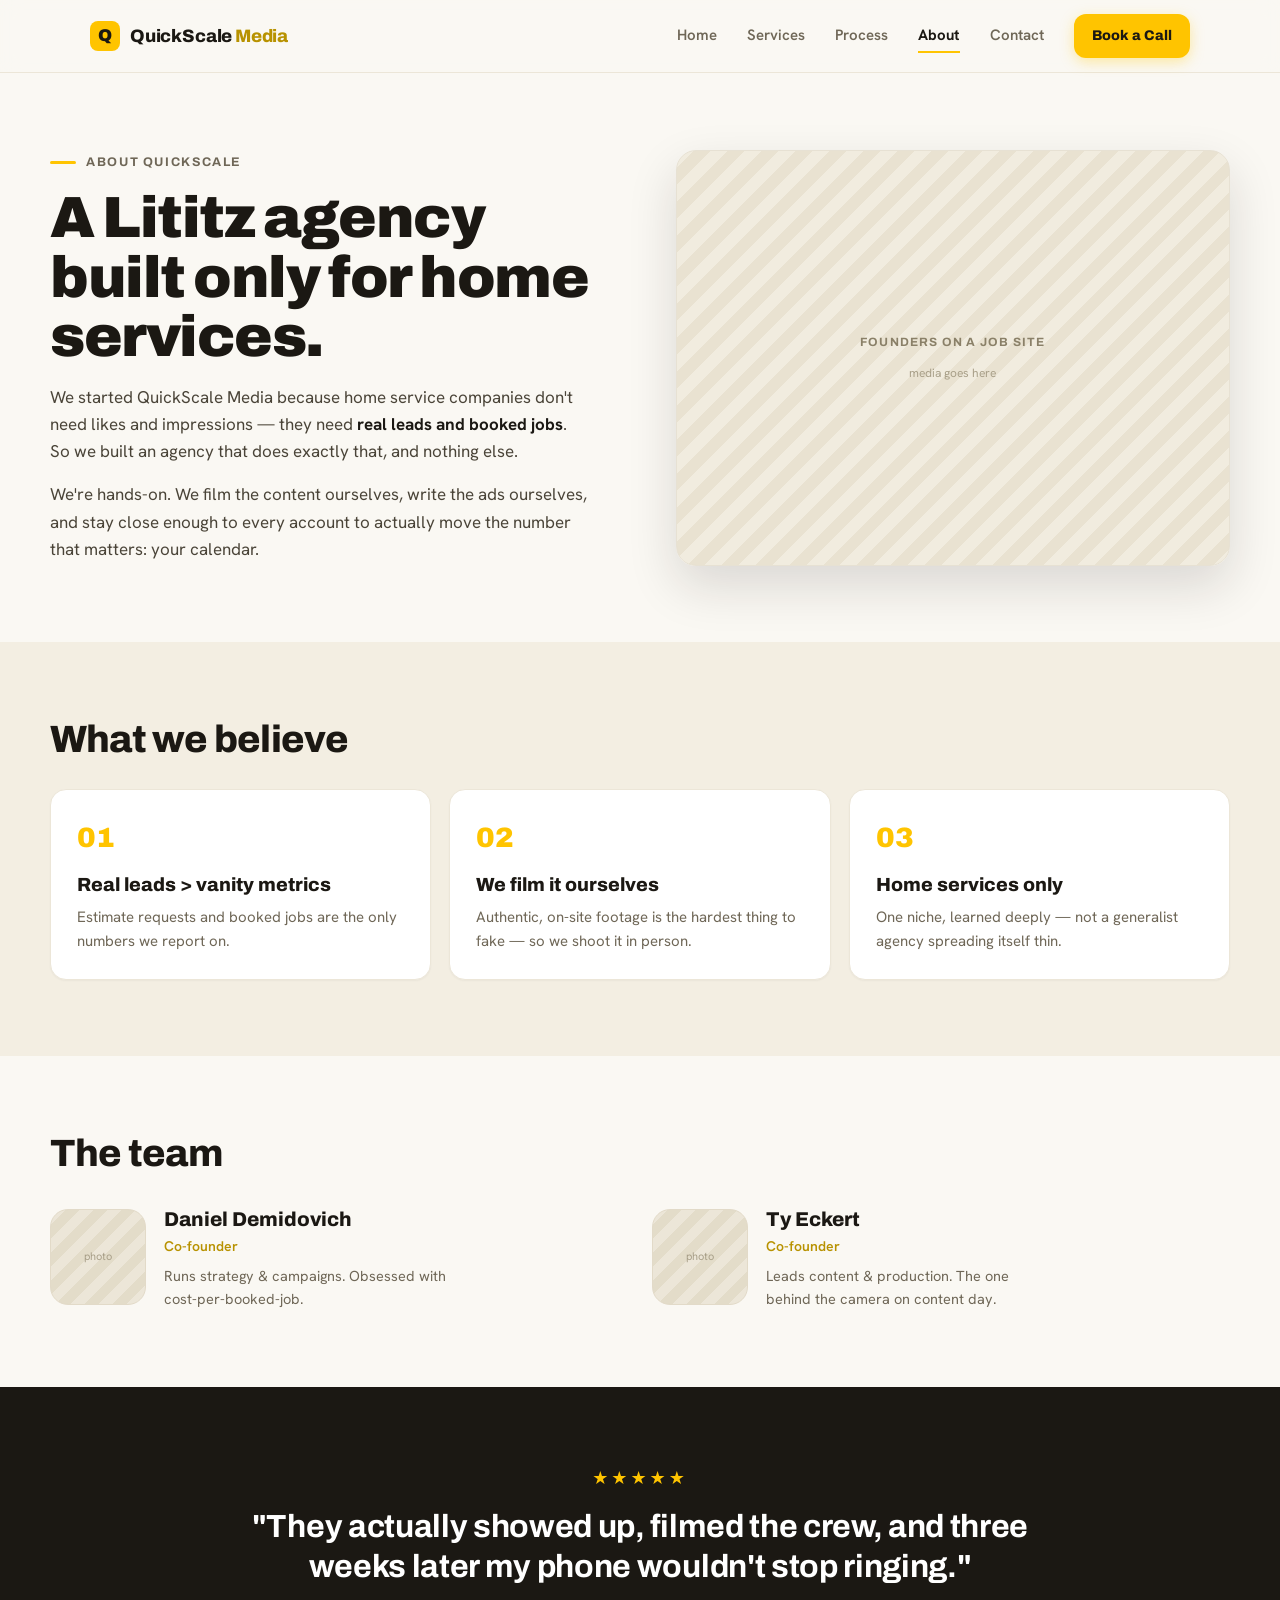
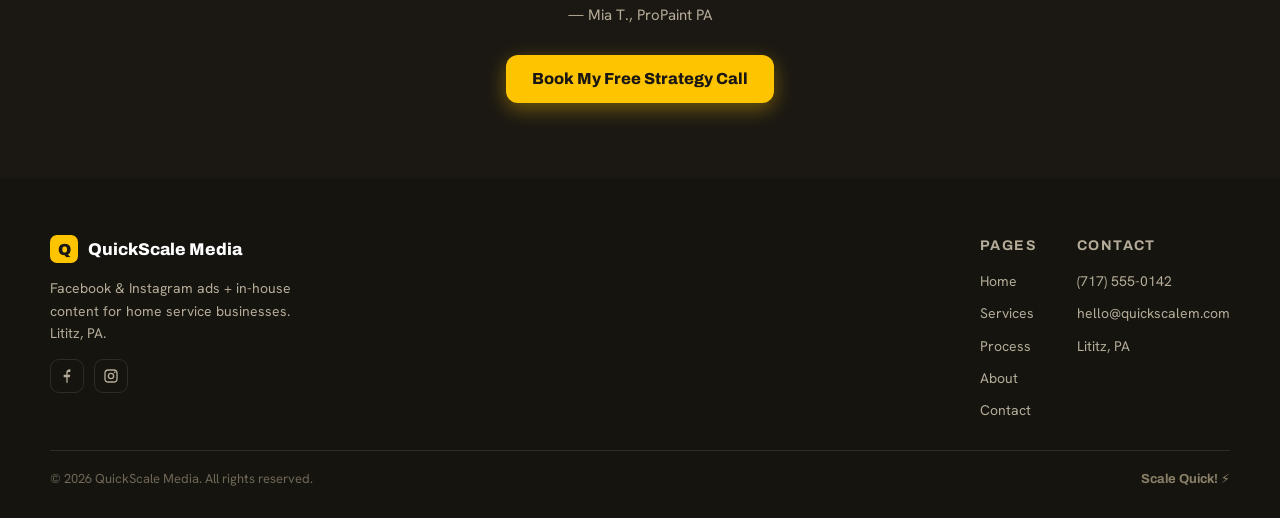
==== about/index.html @ bf203f6c "Add QuickScale Media marketing site (static, GitHub Pages) Framework-free rebuild of the QuickScale " ====
<!DOCTYPE html>
<html lang="en">
<head>
<meta charset="utf-8">
<meta name="viewport" content="width=device-width, initial-scale=1">
<title>About QuickScale Media | Home Service Marketing, Lititz PA</title>
<meta name="description" content="QuickScale Media is a Lititz, PA agency built only for home service businesses. We film your content ourselves and focus on one number: your booked jobs.">
<link rel="canonical" href="https://quickscalem.com/about/">
<meta name="theme-color" content="#FFC400">

<meta property="og:type" content="website">
<meta property="og:site_name" content="QuickScale Media">
<meta property="og:title" content="About QuickScale Media | Home Service Marketing, Lititz PA">
<meta property="og:description" content="A Lititz agency built only for home services — hands-on founders who film the content and chase real leads, not vanity metrics.">
<meta property="og:url" content="https://quickscalem.com/about/">
<meta property="og:image" content="https://quickscalem.com/assets/img/og-image.png">
<meta property="og:image:width" content="1200">
<meta property="og:image:height" content="630">
<meta name="twitter:card" content="summary_large_image">
<meta name="twitter:title" content="About QuickScale Media | Home Service Marketing, Lititz PA">
<meta name="twitter:description" content="A Lititz agency built only for home services — hands-on founders who film the content and chase real leads, not vanity metrics.">
<meta name="twitter:image" content="https://quickscalem.com/assets/img/og-image.png">

<link rel="icon" href="../assets/img/favicon.svg" type="image/svg+xml">
<link rel="icon" href="../assets/img/favicon-32.png" sizes="32x32" type="image/png">
<link rel="apple-touch-icon" href="../assets/img/apple-touch-icon.png">

<link rel="preconnect" href="https://fonts.googleapis.com">
<link rel="preconnect" href="https://fonts.gstatic.com" crossorigin>
<link href="https://fonts.googleapis.com/css2?family=Archivo:wght@500;600;700;800;900&family=Hanken+Grotesk:wght@400;500;600;700&display=swap" rel="stylesheet">
<link rel="stylesheet" href="../assets/css/styles.css">

<script type="application/ld+json">
{
  "@context": "https://schema.org",
  "@graph": [
    {
      "@type": "BreadcrumbList",
      "itemListElement": [
        { "@type": "ListItem", "position": 1, "name": "Home", "item": "https://quickscalem.com/" },
        { "@type": "ListItem", "position": 2, "name": "About", "item": "https://quickscalem.com/about/" }
      ]
    },
    {
      "@type": "Organization",
      "name": "QuickScale Media",
      "url": "https://quickscalem.com/",
      "logo": "https://quickscalem.com/assets/img/icon-512.png",
      "description": "A Lititz, Pennsylvania marketing agency built only for home service businesses — Facebook & Instagram ads plus in-house content creation.",
      "foundingLocation": { "@type": "Place", "name": "Lititz, Pennsylvania" },
      "founder": [
        { "@type": "Person", "name": "Daniel Demidovich", "jobTitle": "Co-founder" },
        { "@type": "Person", "name": "Ty Eckert", "jobTitle": "Co-founder" }
      ]
    }
  ]
}
</script>
</head>
<body>
<a class="skip-link" href="#main">Skip to content</a>

<header class="site-header">
  <div class="site-header__inner">
    <a class="brand" href="../" aria-label="QuickScale Media — home">
      <span class="brand__mark" aria-hidden="true">Q</span>
      <span class="brand__name">QuickScale<b>&nbsp;Media</b></span>
    </a>
    <nav class="nav" aria-label="Primary">
      <a class="nav__link" href="../">Home</a>
      <a class="nav__link" href="../services/">Services</a>
      <a class="nav__link" href="../process/">Process</a>
      <a class="nav__link" href="../about/" aria-current="page">About</a>
      <a class="nav__link" href="../contact/">Contact</a>
      <a class="btn btn--primary btn--header" href="../#book">Book a Call</a>
    </nav>
    <button class="navtoggle" aria-label="Menu" aria-expanded="false" aria-controls="drawer">
      <span></span><span></span><span></span>
    </button>
  </div>
  <div class="drawer" id="drawer">
    <a class="drawer__link" href="../">Home</a>
    <a class="drawer__link" href="../services/">Services</a>
    <a class="drawer__link" href="../process/">Process</a>
    <a class="drawer__link" href="../about/" aria-current="page">About</a>
    <a class="drawer__link" href="../contact/">Contact</a>
    <a class="btn btn--primary" href="../#book">Book My Free Strategy Call</a>
  </div>
</header>

<main id="main">

  <!-- HERO -->
  <section class="section section--band">
    <div class="wrap split">
      <div class="col">
        <p class="eyebrow"><span>About QuickScale</span></p>
        <h1 class="h1-page">A Lititz agency built only for home services.</h1>
        <p class="p measure-54 mb-16">We started QuickScale Media because home service companies don't need likes and impressions — they need <strong style="color:var(--ink)">real leads and booked jobs</strong>. So we built an agency that does exactly that, and nothing else.</p>
        <p class="p measure-54">We're hands-on. We film the content ourselves, write the ads ourselves, and stay close enough to every account to actually move the number that matters: your calendar.</p>
      </div>
      <div class="col--narrow">
        <div class="media media--soft ar-4-3">
          <div class="media__kicker">Founders on a job site</div>
          <div class="media__note">media goes here</div>
        </div>
      </div>
    </div>
  </section>

  <!-- BELIEFS -->
  <section class="section section--band bg-cream">
    <div class="wrap">
      <h2 class="h2 h2--sm mb-28">What we believe</h2>
      <div class="cards cards--wide">
        <div class="card card--belief">
          <div class="card__num">01</div>
          <h3 class="h3">Real leads &gt; vanity metrics</h3>
          <p>Estimate requests and booked jobs are the only numbers we report on.</p>
        </div>
        <div class="card card--belief">
          <div class="card__num">02</div>
          <h3 class="h3">We film it ourselves</h3>
          <p>Authentic, on-site footage is the hardest thing to fake — so we shoot it in person.</p>
        </div>
        <div class="card card--belief">
          <div class="card__num">03</div>
          <h3 class="h3">Home services only</h3>
          <p>One niche, learned deeply — not a generalist agency spreading itself thin.</p>
        </div>
      </div>
    </div>
  </section>

  <!-- TEAM -->
  <section class="section section--band">
    <div class="wrap">
      <h2 class="h2 h2--sm mb-28">The team</h2>
      <div class="team-grid">
        <div class="member">
          <div class="photo member__photo">photo</div>
          <div>
            <div class="member__name">Daniel Demidovich</div>
            <div class="member__role">Co-founder</div>
            <p>Runs strategy &amp; campaigns. Obsessed with cost-per-booked-job.</p>
          </div>
        </div>
        <div class="member">
          <div class="photo member__photo">photo</div>
          <div>
            <div class="member__name">Ty Eckert</div>
            <div class="member__role">Co-founder</div>
            <p>Leads content &amp; production. The one behind the camera on content day.</p>
          </div>
        </div>
      </div>
    </div>
  </section>

  <!-- PROOF + CTA -->
  <section class="section section--band bg-dark">
    <div class="center" style="max-width:820px;margin-inline:auto">
      <span class="rating rating--lg" style="color:var(--yellow)" aria-hidden="true">★★★★★</span>
      <p class="proof__quote" style="margin:14px 0 16px">"They actually showed up, filmed the crew, and three weeks later my phone wouldn't stop ringing."</p>
      <div class="mb-28" style="font-size:15px;color:var(--on-dark-mute)">— Mia T., ProPaint PA</div>
      <a class="btn btn--primary" href="../contact/">Book My Free Strategy Call</a>
    </div>
  </section>

</main>

<footer class="site-footer">
  <div class="site-footer__top">
    <div class="site-footer__about">
      <div class="footer-brand">
        <span class="footer-brand__mark" aria-hidden="true">Q</span>
        <span class="footer-brand__name">QuickScale Media</span>
      </div>
      <p>Facebook &amp; Instagram ads + in-house content for home service businesses. Lititz, PA.</p>
      <div class="socials">
        <a class="social" href="#" aria-label="QuickScale Media on Facebook"><svg width="16" height="16" viewBox="0 0 24 24" fill="#b5ac99" aria-hidden="true"><path d="M13 22v-8h3l1-4h-4V8c0-1 .3-2 2-2h2V2.5C18.5 2.4 17.3 2 16 2c-3 0-5 2-5 5v3H7v4h4v8z"></path></svg></a>
        <a class="social" href="#" aria-label="QuickScale Media on Instagram"><svg width="16" height="16" viewBox="0 0 24 24" fill="none" stroke="#b5ac99" stroke-width="2" aria-hidden="true"><rect x="3" y="3" width="18" height="18" rx="5"></rect><circle cx="12" cy="12" r="4"></circle><circle cx="17.5" cy="6.5" r="1.2" fill="#b5ac99" stroke="none"></circle></svg></a>
      </div>
    </div>
    <div class="footer-cols">
      <nav class="footer-col" aria-label="Footer">
        <span class="footer-col__h">Pages</span>
        <a href="../">Home</a>
        <a href="../services/">Services</a>
        <a href="../process/">Process</a>
        <a href="../about/">About</a>
        <a href="../contact/">Contact</a>
      </nav>
      <div class="footer-col">
        <span class="footer-col__h">Contact</span>
        <a href="tel:+17175550142">(717) 555-0142</a>
        <a href="mailto:hello@quickscalem.com">hello@quickscalem.com</a>
        <span>Lititz, PA</span>
      </div>
    </div>
  </div>
  <div class="site-footer__bottom">
    <span>© <span data-year>2026</span> QuickScale Media. All rights reserved.</span>
    <b>Scale Quick! ⚡</b>
  </div>
</footer>

<div class="mobilebar">
  <a class="btn btn--primary" href="../#book">Book My Free Strategy Call</a>
</div>

<script src="../assets/js/main.js" defer></script>
</body>
</html>
---- assets/css/styles.css ----
/* ============================================================
   QuickScale Media — Design System
   Aesthetic: confident, blue-collar-friendly marketing agency.
   Tokens, components, and section styles port the Claude Design
   prototype 1:1 (Archivo + Hanken Grotesk, #FFC400 on near-black).
   8-pt spacing · 60/30/10 color · soft elevation · AA contrast.
   ============================================================ */

/* ---------- Tokens ---------- */
:root{
  /* Color story: off-white neutral (60) · near-black (30) · yellow (10) */
  --bg:#faf8f3;          /* page background (off-white, not glare white) */
  --cream:#f3eee2;       /* alternating band */
  --cream-2:#efe9da;
  --card:#fff;
  --ink:#1b1813;         /* near-black text + dark sections */
  --ink-soft:#4a4438;    /* body text */
  --muted:#6f6757;       /* secondary text */
  --muted-2:#8a8068;     /* tertiary / labels on light */
  --placeholder:#a89f88;
  --border:#ece6d8;
  --border-2:#e7e1d3;
  --border-3:#e3ddcd;    /* inputs */
  --yellow:#FFC400;      /* brand accent (from logo) */
  --yellow-600:#f1b500;  /* hover */
  --yellow-tint:#FFF3CC; /* icon tiles */
  --gold:#b89200;        /* dark gold text on light */
  --star:#FFB300;
  --green:#1b8a4c;       /* affirmative ticks */
  --danger:#d6492f;
  --dark:#1b1813;
  --darker:#15140f;      /* footer */
  --on-dark:#f5f1e8;
  --on-dark-soft:#c9c1b0;
  --on-dark-mute:#b5ac99;

  --radius-xl:20px;
  --radius-lg:18px;
  --radius:16px;
  --radius-sm:12px;
  --radius-input:10px;
  --radius-pill:999px;

  --shadow-card:0 1px 2px rgba(0,0,0,.04);
  --shadow-hover:0 16px 36px rgba(27,24,19,.12);
  --shadow-media:0 24px 60px rgba(27,24,19,.16);
  --shadow-media-sm:0 20px 50px rgba(27,24,19,.14);
  --shadow-form:0 16px 44px rgba(27,24,19,.1);
  --shadow-cta:0 6px 20px rgba(255,196,0,.38);

  --maxw:1180px;
  --gutter:clamp(18px,5vw,40px);

  --ff-display:'Archivo',system-ui,-apple-system,'Segoe UI',sans-serif;
  --ff-body:'Hanken Grotesk',system-ui,-apple-system,'Segoe UI',sans-serif;

  --header-h:70px;
}

/* ---------- Reset / base ---------- */
*{box-sizing:border-box;}
html{-webkit-text-size-adjust:100%;scroll-behavior:smooth;}
body{
  margin:0;
  background:var(--bg);
  color:var(--ink-soft);
  font-family:var(--ff-body);
  font-size:16px;
  line-height:1.6;
  -webkit-font-smoothing:antialiased;
  text-rendering:optimizeLegibility;
}
img,svg{display:block;max-width:100%;}
button{font-family:inherit;}
input{font-family:inherit;}
a{color:inherit;}
::placeholder{color:var(--placeholder);opacity:1;}
::selection{background:var(--yellow);color:var(--ink);}

/* Skip link */
.skip-link{
  position:absolute;left:-9999px;top:0;z-index:100;
  background:var(--ink);color:#fff;padding:12px 18px;border-radius:0 0 10px 0;
  font-family:var(--ff-display);font-weight:700;text-decoration:none;
}
.skip-link:focus{left:0;}

/* Visible focus for keyboard users (works on light + dark) */
:focus-visible{outline:3px solid var(--yellow);outline-offset:2px;border-radius:4px;}

.visually-hidden{
  position:absolute!important;width:1px;height:1px;padding:0;margin:-1px;
  overflow:hidden;clip:rect(0 0 0 0);white-space:nowrap;border:0;
}

/* ---------- Layout ---------- */
.wrap{width:100%;max-width:var(--maxw);margin-inline:auto;}
.section{padding:clamp(48px,7vw,96px) var(--gutter);}
.section--hero{padding:clamp(40px,6vw,80px) var(--gutter) clamp(36px,5vw,64px);}
.section--proof{padding:clamp(40px,5vw,72px) var(--gutter);}
.section--stats{padding:clamp(36px,4vw,56px) var(--gutter);}
.section--values{padding:clamp(48px,7vw,88px) var(--gutter);}
.section--band{padding:clamp(44px,6vw,80px) var(--gutter);}
.section--intro{padding:clamp(44px,6vw,80px) var(--gutter) clamp(24px,3vw,40px);}
.section--flush-top{padding-top:clamp(16px,3vw,32px);}
.bg-cream{background:var(--cream);}
.bg-dark{background:var(--dark);color:var(--on-dark);}
.bg-yellow{background:var(--yellow);}

.split{display:flex;flex-wrap:wrap;gap:clamp(28px,4vw,56px);align-items:center;}
.split--top{align-items:flex-start;}
.col{flex:1 1 320px;min-width:300px;}
.col--narrow{flex:1 1 300px;min-width:280px;}

/* ---------- Typography ---------- */
.eyebrow{display:flex;align-items:center;gap:10px;margin:0 0 16px;}
.eyebrow::before{content:"";width:26px;height:3px;background:var(--yellow);border-radius:2px;flex:none;}
.eyebrow span{
  font-family:var(--ff-display);font-weight:700;font-size:12.5px;
  letter-spacing:.13em;text-transform:uppercase;color:var(--muted);
}

.h1,.h1-page{
  font-family:var(--ff-display);font-weight:900;color:var(--ink);margin:0 0 18px;
  letter-spacing:-.025em;line-height:1.0;
}
.h1{font-size:clamp(34px,5.4vw,66px);}
.h1-page{font-size:clamp(32px,4.6vw,58px);line-height:1.02;}
.h2{font-family:var(--ff-display);font-weight:800;color:var(--ink);margin:0 0 16px;letter-spacing:-.02em;line-height:1.08;font-size:clamp(26px,3.2vw,40px);}
.h2--xl{font-size:clamp(28px,3.6vw,44px);line-height:1.06;}
.h2--sm{font-size:clamp(24px,3vw,38px);line-height:1.1;}
.h3{font-family:var(--ff-display);font-weight:800;font-size:18px;color:var(--ink);margin:0 0 7px;line-height:1.25;}

.lead{font-size:clamp(16px,1.5vw,19px);line-height:1.6;color:var(--ink-soft);margin:0;}
.p{font-size:17px;line-height:1.6;color:var(--ink-soft);margin:0;}
.muted{color:var(--muted);}
.measure{max-width:60ch;}
.measure-54{max-width:54ch;}
.measure-48{max-width:48ch;}
.center{text-align:center;}
.center-x{margin-inline:auto;}
.actions{display:flex;flex-wrap:wrap;gap:12px;align-items:center;}
.mt-8{margin-top:8px;}.mt-16{margin-top:16px;}.mt-24{margin-top:24px;}.mt-26{margin-top:26px;}.mt-28{margin-top:28px;}
.mb-12{margin-bottom:12px;}.mb-16{margin-bottom:16px;}.mb-18{margin-bottom:18px;}.mb-20{margin-bottom:20px;}.mb-22{margin-bottom:22px;}.mb-26{margin-bottom:26px;}.mb-28{margin-bottom:28px;}.mb-40{margin-bottom:40px;}
.mark{background:linear-gradient(180deg,transparent 62%,var(--yellow) 62%);}
em.em{font-style:normal;font-weight:600;color:var(--ink);}

.rating{color:var(--star);font-size:16px;letter-spacing:2px;}
.rating--lg{font-size:18px;letter-spacing:3px;}
.rating-row{display:flex;align-items:center;gap:10px;margin-top:24px;}
.rating-row span:last-child{font-size:14px;color:var(--muted);}

/* ---------- Buttons ---------- */
.btn{
  display:inline-flex;align-items:center;justify-content:center;gap:8px;
  font-family:var(--ff-display);font-weight:800;font-size:16px;line-height:1;
  border:none;border-radius:var(--radius-sm);cursor:pointer;text-decoration:none;
  padding:16px 26px;min-height:44px;
  transition:transform .15s,box-shadow .15s,background .15s,color .15s;
}
.btn--primary{background:var(--yellow);color:var(--ink);box-shadow:var(--shadow-cta);}
.btn--primary:hover{background:var(--yellow-600);transform:translateY(-2px);box-shadow:0 12px 28px rgba(255,196,0,.5);}
.btn--primary:active{transform:translateY(0);}
.btn--outline{background:none;color:var(--ink);border:2px solid var(--ink);padding:14px 22px;font-weight:700;}
.btn--outline:hover{background:var(--ink);color:var(--bg);}
.btn--sm{padding:12px 20px;font-size:15px;font-weight:700;}
.btn--header{padding:11px 18px;font-size:14px;border-radius:var(--radius-sm);box-shadow:0 4px 14px rgba(255,196,0,.34);}
.btn--header:hover{box-shadow:0 8px 20px rgba(255,196,0,.45);}
.btn--block{width:100%;padding:16px;box-shadow:0 6px 18px rgba(255,196,0,.34);}
.btn--block:hover{box-shadow:0 12px 26px rgba(255,196,0,.46);}

/* ---------- Header / nav ---------- */
.site-header{
  position:sticky;top:0;z-index:40;
  background:rgba(250,248,243,.86);
  backdrop-filter:blur(10px);-webkit-backdrop-filter:blur(10px);
  border-bottom:1px solid var(--border);
}
.site-header__inner{
  max-width:var(--maxw);margin:0 auto;width:100%;
  display:flex;align-items:center;justify-content:space-between;
  padding:14px var(--gutter);
}
.brand{display:flex;align-items:center;gap:10px;text-decoration:none;background:none;border:none;cursor:pointer;padding:0;}
.brand__mark{
  width:30px;height:30px;border-radius:8px;background:var(--yellow);
  display:flex;align-items:center;justify-content:center;
  font-family:var(--ff-display);font-weight:900;font-size:17px;color:var(--ink);
}
.brand__name{font-family:var(--ff-display);font-weight:800;font-size:18px;letter-spacing:-.01em;color:var(--ink);}
.brand__name b{color:var(--gold);font-weight:800;}

.nav{display:none;align-items:center;gap:clamp(12px,2.4vw,30px);}
.nav__link{
  background:none;border:none;cursor:pointer;text-decoration:none;
  font-family:var(--ff-body);font-size:15px;font-weight:600;color:var(--muted);
  padding:4px 0;border-bottom:2px solid transparent;transition:color .15s;
}
.nav__link:hover{color:var(--ink);}
.nav__link[aria-current="page"]{color:var(--ink);font-weight:700;border-bottom-color:var(--yellow);}

.navtoggle{
  display:inline-flex;flex-direction:column;gap:5px;background:none;border:none;
  cursor:pointer;padding:8px;
}
.navtoggle span{width:22px;height:2px;background:var(--ink);border-radius:2px;transition:transform .2s,opacity .2s;}
.navtoggle[aria-expanded="true"] span:nth-child(1){transform:translateY(7px) rotate(45deg);}
.navtoggle[aria-expanded="true"] span:nth-child(2){opacity:0;}
.navtoggle[aria-expanded="true"] span:nth-child(3){transform:translateY(-7px) rotate(-45deg);}

.drawer{display:none;border-top:1px solid var(--border);background:var(--bg);padding:10px var(--gutter) 18px;}
.drawer.is-open{display:flex;flex-direction:column;gap:4px;animation:fadeUp .25s ease-out both;}
.drawer__link{
  background:none;border:none;cursor:pointer;text-align:left;text-decoration:none;
  font-family:var(--ff-display);font-size:18px;font-weight:600;color:var(--muted);
  padding:12px 0;border-bottom:1px solid var(--border);
}
.drawer__link[aria-current="page"]{color:var(--ink);font-weight:800;}
.drawer .btn{margin-top:8px;}

/* ---------- Media placeholders (swap for real photos/video) ---------- */
.media{
  position:relative;border-radius:var(--radius-xl);overflow:hidden;
  border:1px solid var(--border-2);
  display:flex;flex-direction:column;align-items:center;justify-content:center;
  gap:12px;text-align:center;color:var(--muted-2);
  background:repeating-linear-gradient(135deg,#f1ecdf,#f1ecdf 12px,#e9e2d1 12px,#e9e2d1 24px);
}
.media--hero{box-shadow:var(--shadow-media);}
.media--soft{box-shadow:var(--shadow-media-sm);}
.media--dark{
  border-color:#3a3528;color:var(--muted-2);
  background:repeating-linear-gradient(135deg,#26231b,#26231b 11px,#211e17 11px,#211e17 22px);
}
.media--dashed{border:2px dashed #d8cfb8;color:#9a917c;}
.ar-4-3{aspect-ratio:4/3;}
.ar-16-10{aspect-ratio:16/10;}
.ar-16-7{aspect-ratio:16/7;}
.ar-3-4{aspect-ratio:3/4;}
.ar-1-1{aspect-ratio:1;}

.play{
  width:64px;height:64px;border-radius:50%;background:var(--yellow);
  display:flex;align-items:center;justify-content:center;color:var(--ink);font-size:22px;
  box-shadow:0 8px 24px rgba(0,0,0,.18);
}
.play--sm{width:50px;height:50px;font-size:18px;}
.media__kicker{font-family:var(--ff-display);font-weight:700;font-size:12px;letter-spacing:.1em;text-transform:uppercase;}
.media__note{font-size:12px;color:var(--placeholder);}
.media__badge{
  position:absolute;top:14px;left:14px;background:var(--ink);color:var(--on-dark);
  font-family:var(--ff-display);font-weight:700;font-size:10px;letter-spacing:.08em;
  padding:5px 10px;border-radius:var(--radius-pill);
}

/* photo placeholder (square-ish) */
.photo{
  border-radius:var(--radius);border:1px solid #e2dac8;
  background:repeating-linear-gradient(135deg,#ece6d8,#ece6d8 10px,#e3dcc9 10px,#e3dcc9 20px);
  display:flex;align-items:center;justify-content:center;color:var(--placeholder);font-size:11px;
}

/* ---------- Checks / lists ---------- */
.checks{display:flex;flex-direction:column;gap:10px;}
.check{display:flex;align-items:center;gap:10px;font-size:15.5px;color:var(--ink);}
.check .tick{color:var(--green);font-weight:800;flex:none;}
.check--lg{font-size:16px;}
.check--lg .tick{font-size:18px;}

/* icon tile */
.itile{width:44px;height:44px;border-radius:11px;background:var(--yellow-tint);display:flex;align-items:center;justify-content:center;margin-bottom:14px;flex:none;}
.itile--lg{width:46px;height:46px;border-radius:12px;}
.itile--dark{background:#3a3528;}

/* ---------- Cards ---------- */
.cards{display:grid;grid-template-columns:repeat(auto-fit,minmax(220px,1fr));gap:18px;}
.cards--wide{grid-template-columns:repeat(auto-fit,minmax(240px,1fr));}
.card{background:var(--card);border:1px solid var(--border);border-radius:var(--radius);padding:24px;box-shadow:var(--shadow-card);transition:transform .18s,box-shadow .18s;}
.card--hover:hover{transform:translateY(-5px);box-shadow:var(--shadow-hover);}
.card p{font-size:14.5px;line-height:1.55;color:var(--muted);margin:0;}
.card--belief{padding:26px;}
.card__num{font-family:var(--ff-display);font-weight:900;font-size:28px;color:var(--yellow);margin-bottom:12px;}
.card--belief h3{font-size:19px;margin-bottom:8px;}
.card--belief p{font-size:15px;line-height:1.6;}

/* ---------- Proof band (dark) ---------- */
.proof__quote{font-family:var(--ff-display);font-weight:700;font-size:clamp(22px,2.6vw,32px);line-height:1.25;letter-spacing:-.01em;color:#fff;margin:0 0 18px;}
.proof__kicker{font-family:var(--ff-display);font-weight:700;font-size:12.5px;letter-spacing:.13em;text-transform:uppercase;color:#d8c98f;margin-bottom:14px;}
.person{display:flex;align-items:center;gap:12px;}
.person__avatar{width:46px;height:46px;border-radius:50%;flex:none;background:repeating-linear-gradient(135deg,#3a352b,#3a352b 8px,#332e25 8px,#332e25 16px);border:1px solid #4a4336;}
.person__name{font-weight:700;color:#fff;font-size:15px;}
.person__role{font-size:13px;color:var(--on-dark-mute);}
.beforeafter{flex:1 1 280px;min-width:260px;display:flex;gap:14px;}
.ba-cell{flex:1;border-radius:14px;aspect-ratio:3/4;display:flex;align-items:center;justify-content:center;font-family:var(--ff-display);font-weight:700;font-size:11px;letter-spacing:.1em;}
.ba-cell--before{border:1px solid #3a3528;background:repeating-linear-gradient(135deg,#26231b,#26231b 10px,#211e17 10px,#211e17 20px);color:var(--muted-2);}
.ba-cell--after{border:1px solid #5a4d20;background:repeating-linear-gradient(135deg,#2e2814,#2e2814 10px,#29230f 10px,#29230f 20px);color:#d8c98f;}

.logos{max-width:var(--maxw);margin:clamp(28px,4vw,44px) auto 0;border-top:1px solid #2f2a20;padding-top:24px;display:flex;flex-wrap:wrap;align-items:center;gap:16px;}
.logos__label{font-size:12px;letter-spacing:.1em;text-transform:uppercase;color:var(--muted-2);font-family:var(--ff-display);font-weight:700;}
.logos__row{flex:1;display:flex;flex-wrap:wrap;gap:14px;min-width:200px;}
.logo-chip{flex:1;min-width:90px;height:40px;border-radius:8px;border:1px dashed #4a4336;background:repeating-linear-gradient(135deg,#211e17,#211e17 9px,#1d1a14 9px,#1d1a14 18px);display:flex;align-items:center;justify-content:center;color:var(--muted);font-size:10px;}

/* ---------- Stats (yellow) ---------- */
.stats{display:flex;flex-wrap:wrap;justify-content:space-around;gap:24px;text-align:center;}
.stat{flex:1 1 160px;}
.stat__num{font-family:var(--ff-display);font-weight:900;font-size:clamp(34px,4.4vw,52px);color:var(--ink);line-height:1;letter-spacing:-.02em;display:block;}
.stat__label{font-weight:600;font-size:14px;color:#5a4f1f;margin-top:6px;}

/* ---------- Testimonials carousel ---------- */
.tcarousel{max-width:820px;margin:0 auto;text-align:center;}
.tcarousel__kicker{font-family:var(--ff-display);font-weight:700;font-size:12.5px;letter-spacing:.13em;text-transform:uppercase;color:var(--muted);margin-bottom:18px;}
.tstage{min-height:160px;display:flex;flex-direction:column;align-items:center;justify-content:center;}
.tslide{display:none;flex-direction:column;align-items:center;}
.tslide.is-active{display:flex;animation:fadeUp .35s ease-out both;}
.tquote{font-family:var(--ff-display);font-weight:700;font-size:clamp(20px,2.5vw,28px);line-height:1.3;letter-spacing:-.01em;color:var(--ink);margin:14px 0 18px;}
.tmeta{font-size:15px;color:var(--muted);}
.tmeta b{color:var(--ink);font-weight:600;}
.tnav{display:flex;align-items:center;justify-content:center;gap:18px;margin-top:24px;}
.tarrow{width:42px;height:42px;border-radius:50%;border:1.5px solid #d8cfb8;background:#fff;cursor:pointer;font-size:16px;color:var(--ink);display:flex;align-items:center;justify-content:center;transition:background .15s,border-color .15s,color .15s;}
.tarrow:hover{background:var(--ink);color:#fff;border-color:var(--ink);}
.tdots{display:flex;align-items:center;gap:8px;}
.tdot{height:8px;width:8px;border-radius:4px;border:none;cursor:pointer;padding:0;background:#d8cfb8;transition:all .2s;}
.tdot[aria-current="true"]{width:24px;background:var(--ink);}

/* ---------- Team ---------- */
.team-grid{display:grid;grid-template-columns:repeat(auto-fit,minmax(260px,1fr));gap:24px;}
.member{display:flex;gap:18px;align-items:center;}
.member__photo{width:96px;height:96px;flex:none;border-radius:var(--radius-lg);}
.member__name{font-family:var(--ff-display);font-weight:800;font-size:20px;color:var(--ink);}
.member__role{font-size:14px;color:var(--gold);font-weight:600;margin-bottom:8px;}
.member p{font-size:14.5px;line-height:1.55;color:var(--muted);margin:0;max-width:36ch;}
/* team teaser (compact two-up) */
.teaser-people{flex:1 1 280px;min-width:260px;display:flex;gap:16px;}
.teaser-person{flex:1;text-align:center;}
.teaser-person .photo{aspect-ratio:1;margin-bottom:10px;}
.teaser-person__name{font-family:var(--ff-display);font-weight:800;font-size:15px;color:var(--ink);}
.teaser-person__role{font-size:13px;color:var(--muted);}

/* ---------- Lead-gen form section ---------- */
.steplist{display:flex;flex-direction:column;gap:14px;}
.stepline{display:flex;gap:12px;align-items:flex-start;}
.numdot{width:24px;height:24px;border-radius:50%;background:var(--yellow);color:var(--ink);font-weight:800;display:flex;align-items:center;justify-content:center;font-size:13px;flex:none;}
.numdot--alt{background:#3a3528;color:var(--yellow);}
.stepline span:last-child{font-size:15.5px;color:var(--border-2);}

.form{background:#fff;border-radius:var(--radius-lg);padding:clamp(22px,3vw,30px);box-shadow:0 20px 50px rgba(0,0,0,.25);}
.form--bordered{border:1px solid var(--border);box-shadow:var(--shadow-form);padding:clamp(24px,3vw,34px);}
.form__title{font-family:var(--ff-display);font-weight:800;font-size:19px;color:var(--ink);margin-bottom:16px;}
.form__title--lg{font-size:20px;margin-bottom:18px;}
.form__fields{display:flex;flex-direction:column;gap:14px;}
.form__row{display:flex;gap:12px;flex-wrap:wrap;}
.form__row > div{flex:1 1 130px;}
.field label{display:block;font-size:13px;font-weight:600;color:var(--muted);margin-bottom:6px;}
.input{width:100%;font-family:var(--ff-body);font-size:16px;color:var(--ink);background:#fff;border:1.5px solid var(--border-3);border-radius:var(--radius-input);padding:14px;outline:none;transition:border-color .15s,box-shadow .15s;}
.input:focus{border-color:var(--yellow);box-shadow:0 0 0 3px rgba(255,196,0,.25);}
.input[aria-invalid="true"]{border-color:var(--danger);box-shadow:0 0 0 3px rgba(214,73,47,.12);}
.error{color:var(--danger);font-size:13px;margin-top:6px;}
.error:empty{display:none;}
.consent{display:flex;gap:10px;align-items:flex-start;background:none;border:none;cursor:pointer;padding:2px 0;text-align:left;width:100%;}
.checkbox{width:20px;height:20px;flex:none;border-radius:5px;margin-top:1px;border:1.5px solid #c9c1ae;background:#fff;display:flex;align-items:center;justify-content:center;transition:all .15s;}
.consent[aria-pressed="true"] .checkbox{border-color:var(--yellow);background:var(--yellow);}
.consent[aria-pressed="true"] .checkbox svg{display:block;}
.checkbox svg{display:none;}
.consent__text{font-size:12.5px;line-height:1.4;color:#8a857c;}
.formnote{font-size:12.5px;color:#8a857c;text-align:center;}

.success{background:#fff;border-radius:var(--radius-lg);padding:36px 28px;text-align:center;animation:pop .4s ease-out both;}
.success--bordered{border:1px solid var(--border);box-shadow:var(--shadow-form);padding:40px 28px;}
.success__icon{width:64px;height:64px;border-radius:50%;background:#e7f6ec;display:flex;align-items:center;justify-content:center;margin:0 auto 18px;}
.success h3{font-family:var(--ff-display);font-weight:800;font-size:24px;color:var(--ink);margin:0 0 10px;}
.success p{font-size:15.5px;line-height:1.6;color:var(--muted);margin:0 0 22px;}
.success strong{color:var(--ink);}
[hidden]{display:none!important;}

/* ---------- Services pillars ---------- */
.pillars{display:flex;flex-direction:column;gap:18px;}
.pillar{background:#fff;border:1px solid var(--border);border-radius:var(--radius-lg);padding:clamp(22px,3vw,32px);display:flex;flex-wrap:wrap;gap:clamp(18px,3vw,40px);align-items:flex-start;}
.pillar--feature{background:var(--dark);align-items:center;position:relative;overflow:hidden;border:none;}
.pillar__main{flex:1 1 260px;min-width:240px;}
.pillar__side{flex:1 1 220px;min-width:200px;display:flex;flex-direction:column;gap:10px;}
.pillar h2{font-size:clamp(22px,2.4vw,28px);letter-spacing:-.01em;margin-bottom:10px;}
.pillar p{font-size:16px;line-height:1.6;color:var(--muted);margin:0;}
.pillar--feature h2{color:#fff;}
.pillar--feature p{color:var(--on-dark-soft);margin-bottom:16px;}
.pillar__badge{position:absolute;top:18px;right:18px;background:var(--yellow);color:var(--ink);font-family:var(--ff-display);font-weight:800;font-size:10px;letter-spacing:.08em;padding:5px 11px;border-radius:var(--radius-pill);}
.tags{display:flex;flex-wrap:wrap;gap:8px;}
.tag{font-size:13px;color:var(--border-2);background:#26231b;border:1px solid #3a3528;border-radius:var(--radius-pill);padding:6px 12px;}

/* ---------- FAQ ---------- */
.faq__main{flex:1.4 1 320px;min-width:300px;}
.faq{display:flex;flex-direction:column;gap:12px;}
.faq__item{background:#fff;border:1px solid var(--border);border-radius:14px;overflow:hidden;}
.faq__q{width:100%;display:flex;align-items:center;justify-content:space-between;gap:16px;background:none;border:none;cursor:pointer;padding:18px 20px;text-align:left;font-family:var(--ff-display);font-weight:700;font-size:16px;color:var(--ink);}
.faq__sign{font-family:var(--ff-display);font-weight:700;font-size:22px;color:var(--star);line-height:1;flex:none;transition:transform .2s;}
.faq__q[aria-expanded="true"] .faq__sign{transform:rotate(45deg);}
/* Open by default so answers are present + readable without JS; the script
   collapses non-active items by setting aria-expanded="false". */
.faq__a{max-height:420px;opacity:1;overflow:hidden;transition:max-height .3s ease,opacity .3s ease;}
.faq__q[aria-expanded="false"] + .faq__a{max-height:0;opacity:0;}
.faq__a-inner{padding:0 20px 18px;font-size:15px;line-height:1.6;color:var(--muted);}
.faq__aside{flex:1 1 260px;min-width:250px;background:var(--dark);border-radius:var(--radius-lg);padding:28px;color:var(--on-dark);position:sticky;top:90px;}
.faq__aside h3{font-family:var(--ff-display);font-weight:800;font-size:22px;color:#fff;margin:0 0 10px;}
.faq__aside p{font-size:15px;line-height:1.6;color:var(--on-dark-soft);margin:0 0 20px;}

/* ---------- Process ---------- */
.steps{flex:1 1 280px;min-width:260px;display:flex;flex-direction:column;gap:12px;}
.step{display:flex;align-items:center;gap:14px;width:100%;cursor:pointer;text-align:left;background:transparent;border:1px solid var(--border-2);border-radius:14px;padding:16px 18px;transition:all .18s;}
.step[aria-current="step"]{background:#fff;border-color:var(--yellow);box-shadow:0 8px 22px rgba(27,24,19,.08);}
.step__chip{width:40px;height:40px;flex:none;border-radius:11px;display:flex;align-items:center;justify-content:center;font-family:var(--ff-display);font-weight:800;font-size:17px;background:var(--cream-2);color:var(--muted-2);transition:all .18s;}
.step[aria-current="step"] .step__chip{background:var(--yellow);color:var(--ink);}
.step__text{display:flex;flex-direction:column;gap:3px;}
.step__title{font-family:var(--ff-display);font-weight:800;font-size:16px;color:var(--muted);}
.step[aria-current="step"] .step__title{color:var(--ink);}
.step__tag{font-size:13px;color:var(--muted-2);}
.stepdetail{flex:1.3 1 320px;min-width:300px;}
.steppanel{display:none;height:100%;}
.steppanel.is-active{display:block;}
.stepdetail__card{background:#fff;border:1px solid var(--border);border-radius:var(--radius-xl);padding:clamp(24px,3vw,36px);box-shadow:0 12px 36px rgba(27,24,19,.08);height:100%;animation:fadeUp .35s ease-out both;}
.stepdetail__head{display:flex;align-items:center;gap:12px;margin-bottom:18px;}
.stepdetail__num{font-family:var(--ff-display);font-weight:900;font-size:46px;color:var(--yellow);line-height:1;}
.stepdetail__card h2{font-size:clamp(22px,2.6vw,30px);margin:0;letter-spacing:-.01em;}
.stepdetail__card p{font-size:16.5px;line-height:1.65;color:var(--ink-soft);margin:0 0 22px;max-width:52ch;}

/* ---------- CTA bar ---------- */
.ctabar{max-width:var(--maxw);margin:clamp(32px,4vw,48px) auto 0;background:var(--dark);border-radius:var(--radius-lg);padding:clamp(24px,3vw,36px);display:flex;flex-wrap:wrap;gap:20px;align-items:center;justify-content:space-between;}
.ctabar__title{font-family:var(--ff-display);font-weight:800;font-size:clamp(20px,2.4vw,28px);color:#fff;letter-spacing:-.01em;}

/* ---------- Contact NAP ---------- */
.nap{border-top:1px solid var(--border);padding-top:22px;display:flex;flex-direction:column;gap:12px;}
.nap__item{display:flex;align-items:center;gap:12px;}
.nap__icon{width:38px;height:38px;border-radius:var(--radius-input);background:var(--cream);display:flex;align-items:center;justify-content:center;flex:none;}
.nap__label{font-size:13px;color:var(--muted-2);}
.nap__value{font-size:15px;color:var(--ink);font-weight:600;text-decoration:none;}
a.nap__value:hover{color:var(--gold);}

/* ---------- Footer ---------- */
.site-footer{background:var(--darker);color:var(--on-dark-mute);padding:clamp(36px,5vw,56px) var(--gutter) 28px;}
.site-footer__top{max-width:var(--maxw);margin:0 auto;display:flex;flex-wrap:wrap;gap:32px;justify-content:space-between;}
.site-footer__about{flex:1 1 240px;min-width:220px;}
.footer-brand{display:flex;align-items:center;gap:10px;margin-bottom:14px;}
.footer-brand__mark{width:28px;height:28px;border-radius:7px;background:var(--yellow);display:flex;align-items:center;justify-content:center;font-family:var(--ff-display);font-weight:900;font-size:16px;color:var(--ink);}
.footer-brand__name{font-family:var(--ff-display);font-weight:800;font-size:17px;color:#fff;}
.site-footer__about p{font-size:14px;line-height:1.6;margin:0 0 14px;max-width:34ch;}
.socials{display:flex;gap:10px;}
.social{width:34px;height:34px;border-radius:9px;border:1px solid #2f2c24;display:flex;align-items:center;justify-content:center;transition:border-color .15s,transform .15s;}
.social:hover{border-color:var(--yellow);transform:translateY(-2px);}
.footer-cols{display:flex;flex-wrap:wrap;gap:40px;}
.footer-col{display:flex;flex-direction:column;gap:10px;}
.footer-col__h{font-family:var(--ff-display);font-weight:700;font-size:12px;letter-spacing:.1em;text-transform:uppercase;color:var(--muted);margin-bottom:2px;}
.footer-col a{font-size:14px;color:var(--on-dark-mute);text-decoration:none;transition:color .15s;}
.footer-col a:hover{color:var(--yellow);}
.footer-col span{font-size:14px;color:var(--on-dark-mute);}
.site-footer__bottom{max-width:var(--maxw);margin:28px auto 0;border-top:1px solid #2f2c24;padding-top:18px;display:flex;flex-wrap:wrap;gap:10px;justify-content:space-between;font-size:13px;color:var(--muted);}
.site-footer__bottom b{font-family:var(--ff-display);font-weight:700;color:var(--muted-2);}

/* ---------- Sticky mobile CTA ---------- */
.mobilebar{position:sticky;bottom:0;z-index:50;background:#fff;border-top:1px solid var(--border);box-shadow:0 -6px 20px rgba(0,0,0,.08);padding:10px 16px;}
.mobilebar .btn{width:100%;}

/* anchor offset for sticky header */
#book{scroll-margin-top:84px;}

/* ---------- Animations ---------- */
@keyframes fadeUp{from{opacity:0;transform:translateY(18px);}to{opacity:1;transform:none;}}
@keyframes pop{from{opacity:0;transform:scale(.92);}to{opacity:1;transform:scale(1);}}
.reveal{animation:fadeUp .5s ease-out both;}
.reveal--pop{animation:pop .6s ease-out both;}

/* ---------- Responsive (mobile-first → enhance) ---------- */
@media (min-width:769px){
  .nav{display:flex;}
  .navtoggle{display:none;}
  .drawer{display:none!important;}
  .mobilebar{display:none;}
}

@media (prefers-reduced-motion:reduce){
  html{scroll-behavior:auto;}
  *{animation:none!important;transition:none!important;}
}
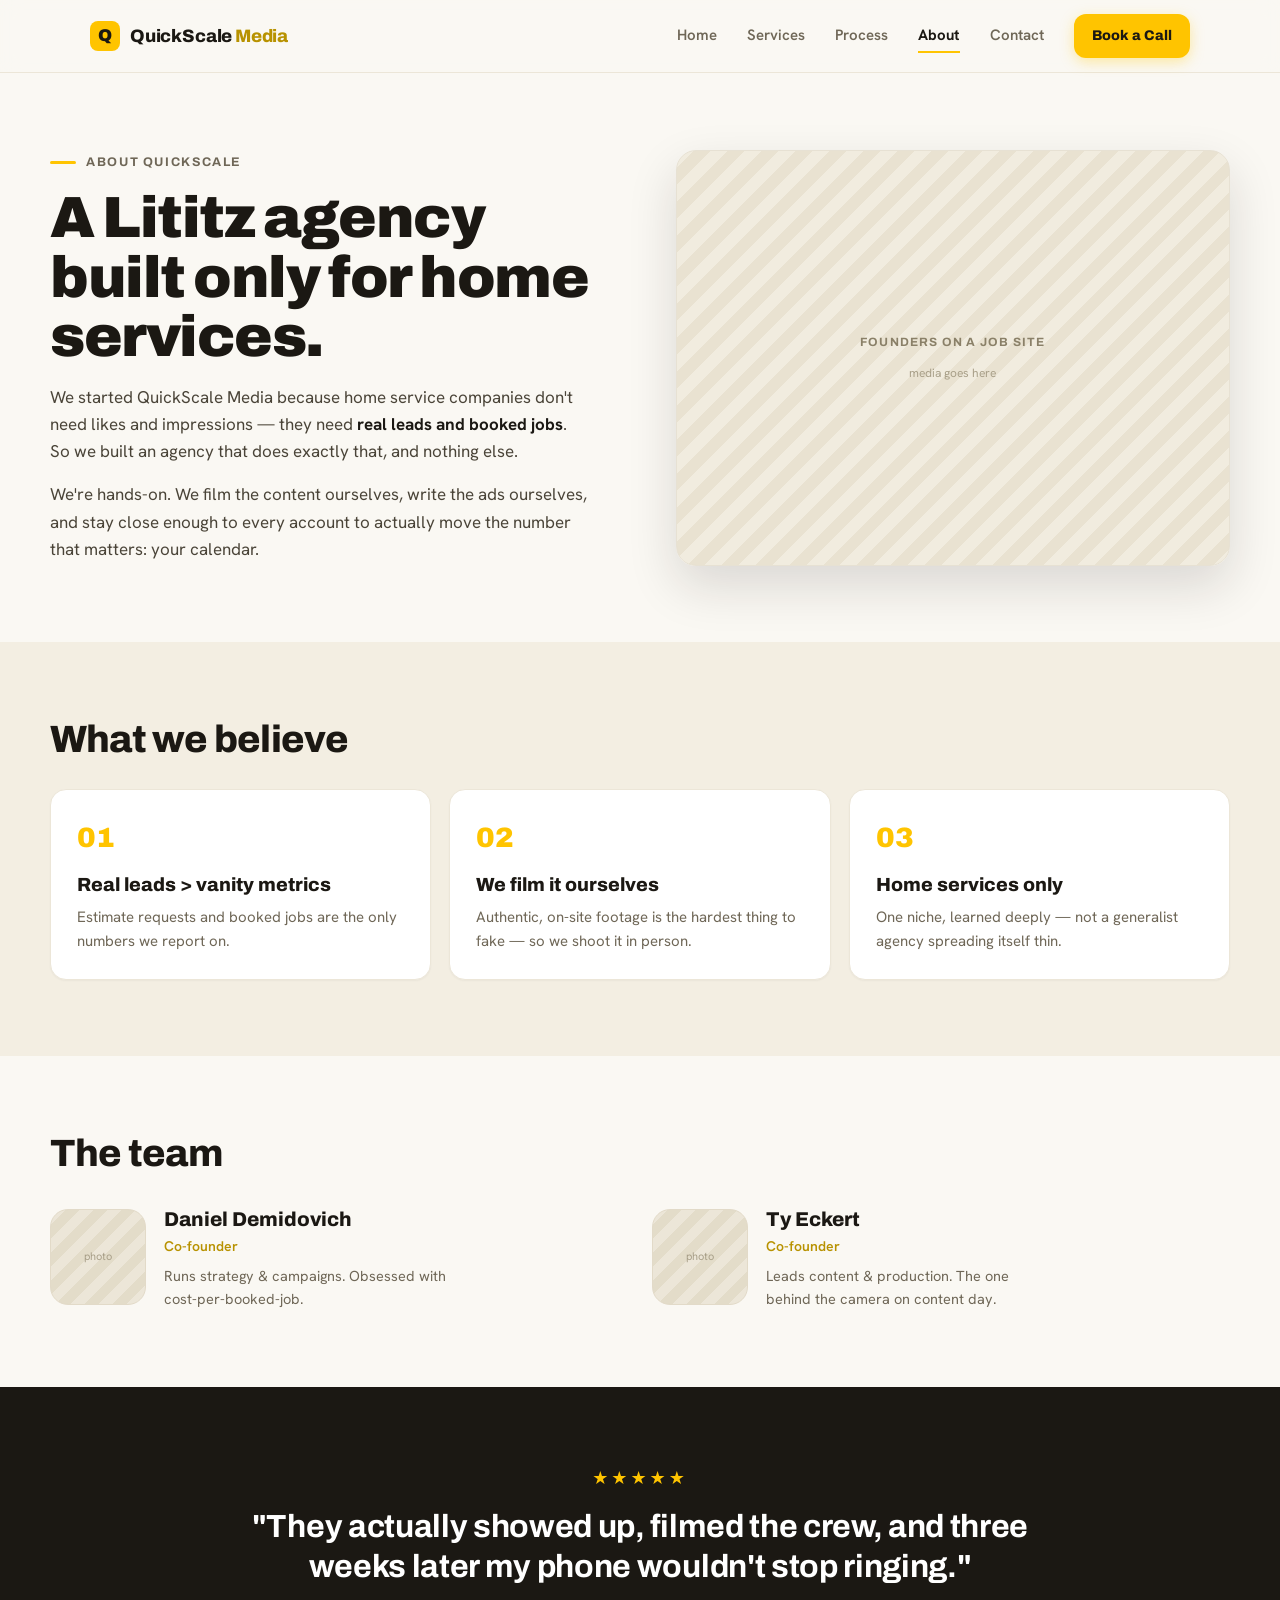
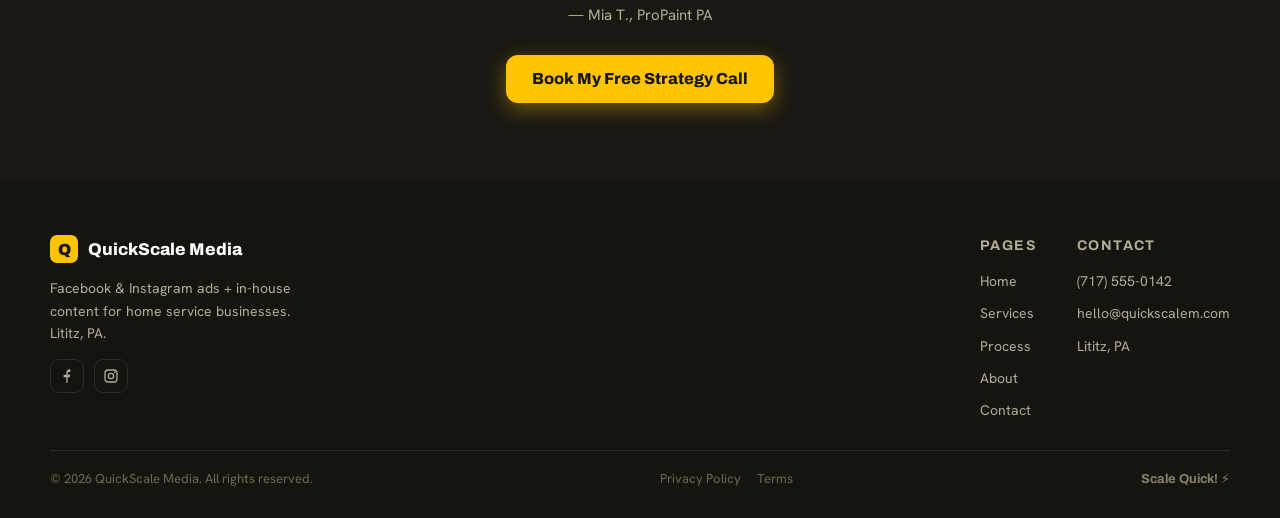
==== commit 640739b7: "Add admin systems panel (prototype) + Supabase backend kit; harden the funnel Public site: - Real se" ====
--- a/about/index.html
+++ b/about/index.html
@@ -5,21 +5,21 @@
 <meta name="viewport" content="width=device-width, initial-scale=1">
 <title>About QuickScale Media | Home Service Marketing, Lititz PA</title>
 <meta name="description" content="QuickScale Media is a Lititz, PA agency built only for home service businesses. We film your content ourselves and focus on one number: your booked jobs.">
-<link rel="canonical" href="https://quickscalem.com/about/">
+<link rel="canonical" href="https://g0osey99.github.io/quickscale-media/about/">
 <meta name="theme-color" content="#FFC400">
 
 <meta property="og:type" content="website">
 <meta property="og:site_name" content="QuickScale Media">
 <meta property="og:title" content="About QuickScale Media | Home Service Marketing, Lititz PA">
 <meta property="og:description" content="A Lititz agency built only for home services — hands-on founders who film the content and chase real leads, not vanity metrics.">
-<meta property="og:url" content="https://quickscalem.com/about/">
-<meta property="og:image" content="https://quickscalem.com/assets/img/og-image.png">
+<meta property="og:url" content="https://g0osey99.github.io/quickscale-media/about/">
+<meta property="og:image" content="https://g0osey99.github.io/quickscale-media/assets/img/og-image.png">
 <meta property="og:image:width" content="1200">
 <meta property="og:image:height" content="630">
 <meta name="twitter:card" content="summary_large_image">
 <meta name="twitter:title" content="About QuickScale Media | Home Service Marketing, Lititz PA">
 <meta name="twitter:description" content="A Lititz agency built only for home services — hands-on founders who film the content and chase real leads, not vanity metrics.">
-<meta name="twitter:image" content="https://quickscalem.com/assets/img/og-image.png">
+<meta name="twitter:image" content="https://g0osey99.github.io/quickscale-media/assets/img/og-image.png">
 
 <link rel="icon" href="../assets/img/favicon.svg" type="image/svg+xml">
 <link rel="icon" href="../assets/img/favicon-32.png" sizes="32x32" type="image/png">
@@ -37,15 +37,15 @@
     {
       "@type": "BreadcrumbList",
       "itemListElement": [
-        { "@type": "ListItem", "position": 1, "name": "Home", "item": "https://quickscalem.com/" },
-        { "@type": "ListItem", "position": 2, "name": "About", "item": "https://quickscalem.com/about/" }
+        { "@type": "ListItem", "position": 1, "name": "Home", "item": "https://g0osey99.github.io/quickscale-media/" },
+        { "@type": "ListItem", "position": 2, "name": "About", "item": "https://g0osey99.github.io/quickscale-media/about/" }
       ]
     },
     {
       "@type": "Organization",
       "name": "QuickScale Media",
-      "url": "https://quickscalem.com/",
-      "logo": "https://quickscalem.com/assets/img/icon-512.png",
+      "url": "https://g0osey99.github.io/quickscale-media/",
+      "logo": "https://g0osey99.github.io/quickscale-media/assets/img/icon-512.png",
       "description": "A Lititz, Pennsylvania marketing agency built only for home service businesses — Facebook & Instagram ads plus in-house content creation.",
       "foundingLocation": { "@type": "Place", "name": "Lititz, Pennsylvania" },
       "founder": [
@@ -201,6 +201,10 @@
   </div>
   <div class="site-footer__bottom">
     <span>© <span data-year>2026</span> QuickScale Media. All rights reserved.</span>
+    <nav class="footer-legal" aria-label="Legal">
+      <a href="../privacy/">Privacy Policy</a>
+      <a href="../terms/">Terms</a>
+    </nav>
     <b>Scale Quick! ⚡</b>
   </div>
 </footer>
@@ -209,6 +213,7 @@
   <a class="btn btn--primary" href="../#book">Book My Free Strategy Call</a>
 </div>
 
+<script src="../assets/js/config.js" defer></script>
 <script src="../assets/js/main.js" defer></script>
 </body>
 </html>
--- a/assets/css/styles.css
+++ b/assets/css/styles.css
@@ -137,6 +137,16 @@
 .measure{max-width:60ch;}
 .measure-54{max-width:54ch;}
 .measure-48{max-width:48ch;}
+/* Legal / long-form prose (Privacy, Terms) */
+.prose{max-width:760px;}
+.prose h2{font-family:var(--ff-display);font-weight:800;font-size:clamp(20px,2.4vw,26px);color:var(--ink);letter-spacing:-.01em;margin:34px 0 12px;}
+.prose h3{font-family:var(--ff-display);font-weight:700;font-size:18px;color:var(--ink);margin:24px 0 8px;}
+.prose p{font-size:16px;line-height:1.65;color:var(--ink-soft);margin:0 0 16px;}
+.prose ul{margin:0 0 16px;padding-left:22px;}
+.prose li{font-size:16px;line-height:1.6;color:var(--ink-soft);margin:0 0 8px;}
+.prose a{color:var(--gold);text-decoration:underline;}
+.prose strong{color:var(--ink);}
+.prose .legal-meta{font-size:14px;color:var(--muted);margin-bottom:24px;}
 .center{text-align:center;}
 .center-x{margin-inline:auto;}
 .actions{display:flex;flex-wrap:wrap;gap:12px;align-items:center;}
@@ -356,13 +366,23 @@
 .input[aria-invalid="true"]{border-color:var(--danger);box-shadow:0 0 0 3px rgba(214,73,47,.12);}
 .error{color:var(--danger);font-size:13px;margin-top:6px;}
 .error:empty{display:none;}
-.consent{display:flex;gap:10px;align-items:flex-start;background:none;border:none;cursor:pointer;padding:2px 0;text-align:left;width:100%;}
+.consent{display:flex;gap:10px;align-items:flex-start;cursor:pointer;padding:2px 0;text-align:left;width:100%;position:relative;}
+.consent__cb{position:absolute;opacity:0;width:0;height:0;margin:0;}
 .checkbox{width:20px;height:20px;flex:none;border-radius:5px;margin-top:1px;border:1.5px solid #c9c1ae;background:#fff;display:flex;align-items:center;justify-content:center;transition:all .15s;}
-.consent[aria-pressed="true"] .checkbox{border-color:var(--yellow);background:var(--yellow);}
-.consent[aria-pressed="true"] .checkbox svg{display:block;}
+.consent__cb:checked + .checkbox{border-color:var(--yellow);background:var(--yellow);}
+.consent__cb:checked + .checkbox svg{display:block;}
+.consent__cb:focus-visible + .checkbox{outline:3px solid var(--yellow);outline-offset:2px;}
 .checkbox svg{display:none;}
 .consent__text{font-size:12.5px;line-height:1.4;color:#8a857c;}
 .formnote{font-size:12.5px;color:#8a857c;text-align:center;}
+.formnote .formlink{color:#6f6757;text-decoration:underline;}
+.formnote .formlink:hover{color:var(--ink);}
+/* Honeypot: visually hidden + out of tab order (tabindex=-1 in markup) */
+.hp{position:absolute!important;left:-9999px;top:auto;width:1px;height:1px;overflow:hidden;}
+/* Footer legal links */
+.footer-legal{display:flex;gap:16px;}
+.footer-legal a{color:var(--muted);text-decoration:none;}
+.footer-legal a:hover{color:var(--yellow);}
 
 .success{background:#fff;border-radius:var(--radius-lg);padding:36px 28px;text-align:center;animation:pop .4s ease-out both;}
 .success--bordered{border:1px solid var(--border);box-shadow:var(--shadow-form);padding:40px 28px;}
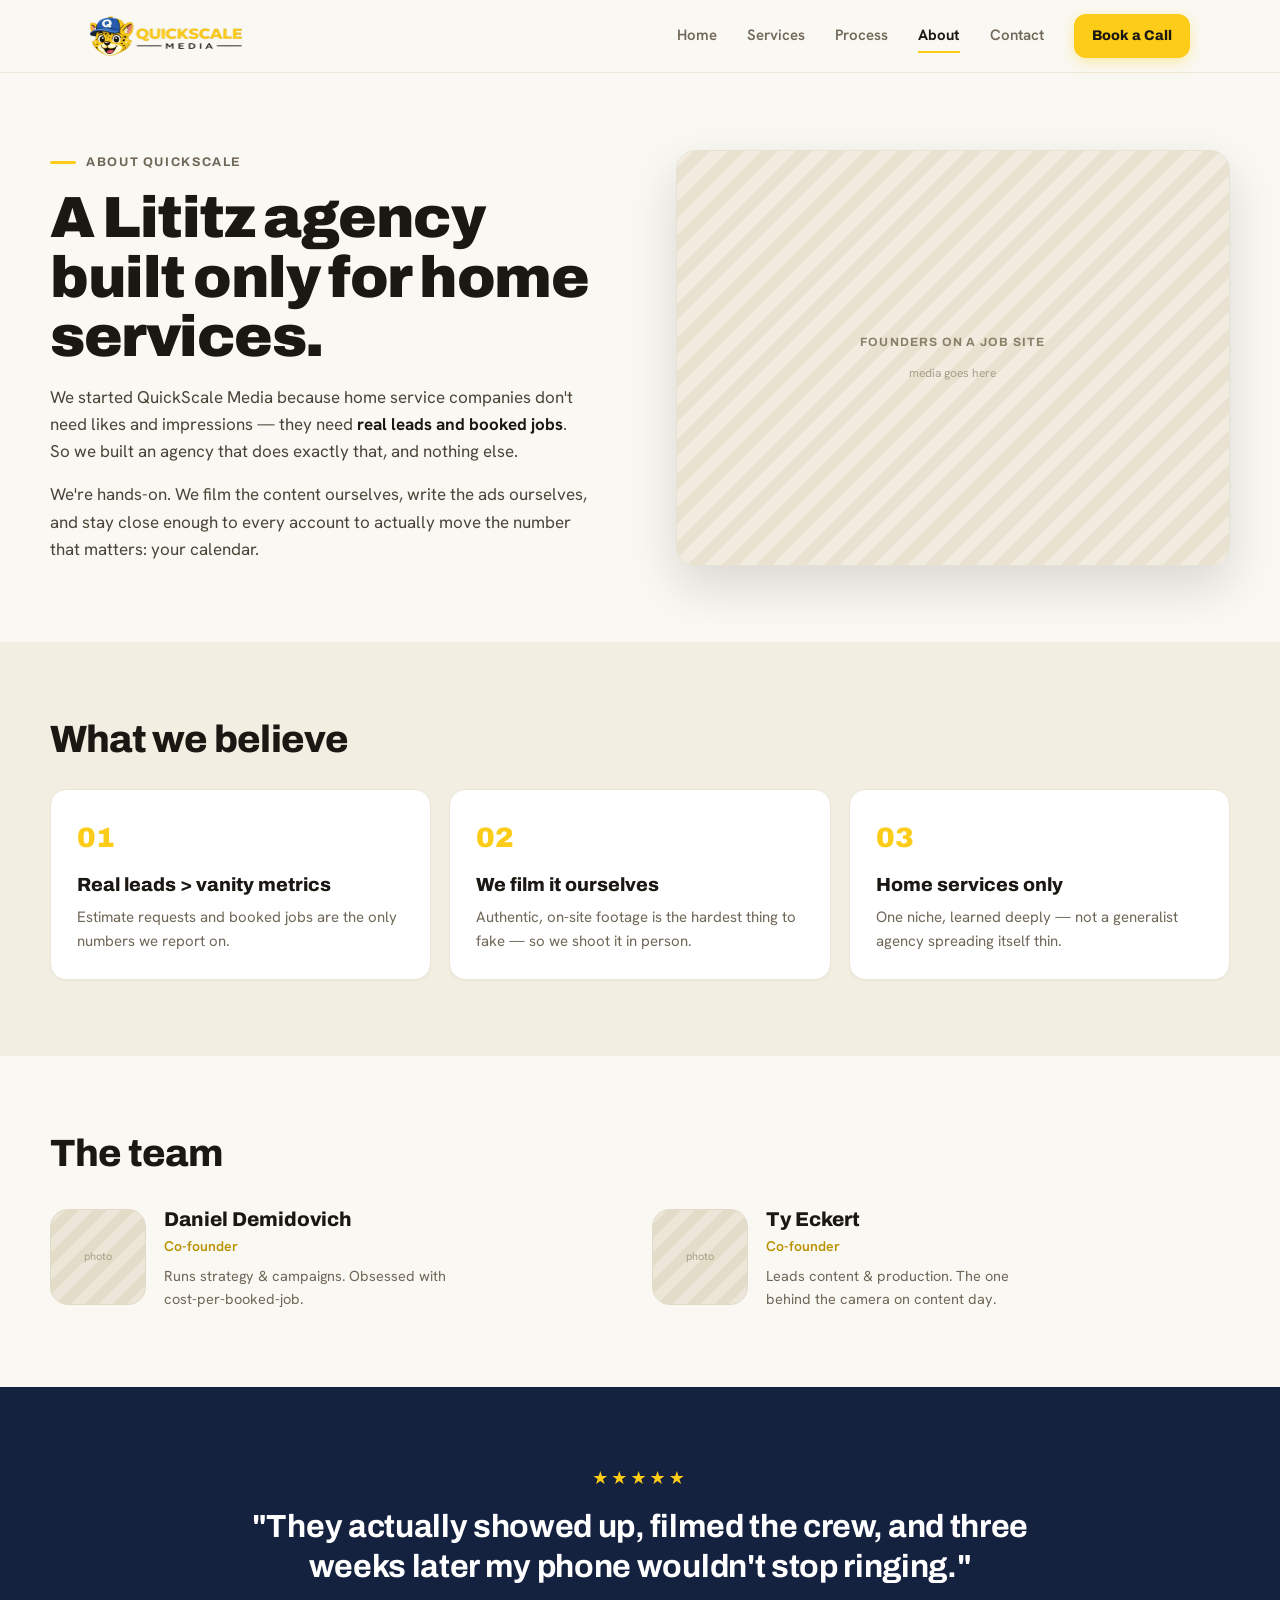
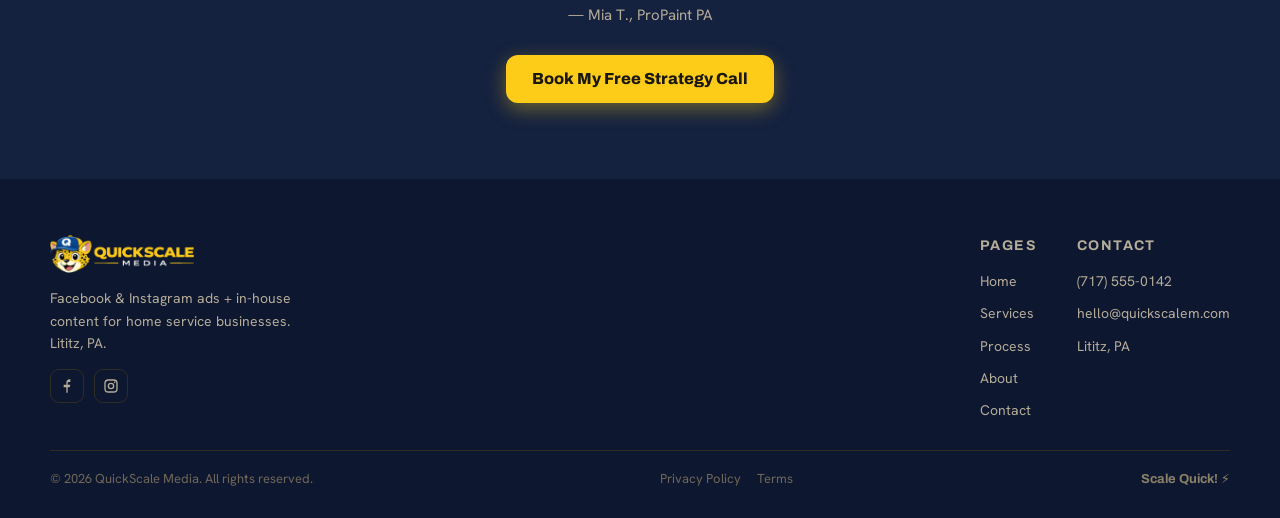
==== commit f4206f3c: "Implement design refresh: new yellow + navy palette + real logos Visual/brand refresh from the updat" ====
--- a/about/index.html
+++ b/about/index.html
@@ -5,21 +5,21 @@
 <meta name="viewport" content="width=device-width, initial-scale=1">
 <title>About QuickScale Media | Home Service Marketing, Lititz PA</title>
 <meta name="description" content="QuickScale Media is a Lititz, PA agency built only for home service businesses. We film your content ourselves and focus on one number: your booked jobs.">
-<link rel="canonical" href="https://g0osey99.github.io/quickscale-media/about/">
-<meta name="theme-color" content="#FFC400">
+<link rel="canonical" href="https://quickscalem.com/about/">
+<meta name="theme-color" content="#FCCC18">
 
 <meta property="og:type" content="website">
 <meta property="og:site_name" content="QuickScale Media">
 <meta property="og:title" content="About QuickScale Media | Home Service Marketing, Lititz PA">
 <meta property="og:description" content="A Lititz agency built only for home services — hands-on founders who film the content and chase real leads, not vanity metrics.">
-<meta property="og:url" content="https://g0osey99.github.io/quickscale-media/about/">
-<meta property="og:image" content="https://g0osey99.github.io/quickscale-media/assets/img/og-image.png">
+<meta property="og:url" content="https://quickscalem.com/about/">
+<meta property="og:image" content="https://quickscalem.com/assets/img/og-image.png">
 <meta property="og:image:width" content="1200">
 <meta property="og:image:height" content="630">
 <meta name="twitter:card" content="summary_large_image">
 <meta name="twitter:title" content="About QuickScale Media | Home Service Marketing, Lititz PA">
 <meta name="twitter:description" content="A Lititz agency built only for home services — hands-on founders who film the content and chase real leads, not vanity metrics.">
-<meta name="twitter:image" content="https://g0osey99.github.io/quickscale-media/assets/img/og-image.png">
+<meta name="twitter:image" content="https://quickscalem.com/assets/img/og-image.png">
 
 <link rel="icon" href="../assets/img/favicon.svg" type="image/svg+xml">
 <link rel="icon" href="../assets/img/favicon-32.png" sizes="32x32" type="image/png">
@@ -37,15 +37,16 @@
     {
       "@type": "BreadcrumbList",
       "itemListElement": [
-        { "@type": "ListItem", "position": 1, "name": "Home", "item": "https://g0osey99.github.io/quickscale-media/" },
-        { "@type": "ListItem", "position": 2, "name": "About", "item": "https://g0osey99.github.io/quickscale-media/about/" }
+        { "@type": "ListItem", "position": 1, "name": "Home", "item": "https://quickscalem.com/" },
+        { "@type": "ListItem", "position": 2, "name": "About", "item": "https://quickscalem.com/about/" }
       ]
     },
     {
       "@type": "Organization",
+      "@id": "https://quickscalem.com/#organization",
       "name": "QuickScale Media",
-      "url": "https://g0osey99.github.io/quickscale-media/",
-      "logo": "https://g0osey99.github.io/quickscale-media/assets/img/icon-512.png",
+      "url": "https://quickscalem.com/",
+      "logo": "https://quickscalem.com/assets/img/icon-512.png",
       "description": "A Lititz, Pennsylvania marketing agency built only for home service businesses — Facebook & Instagram ads plus in-house content creation.",
       "foundingLocation": { "@type": "Place", "name": "Lititz, Pennsylvania" },
       "founder": [
@@ -63,8 +64,7 @@
 <header class="site-header">
   <div class="site-header__inner">
     <a class="brand" href="../" aria-label="QuickScale Media — home">
-      <span class="brand__mark" aria-hidden="true">Q</span>
-      <span class="brand__name">QuickScale<b>&nbsp;Media</b></span>
+      <img class="brand__logo" src="../assets/img/banner-dark.png" alt="" width="609" height="160">
     </a>
     <nav class="nav" aria-label="Primary">
       <a class="nav__link" href="../">Home</a>
@@ -173,8 +173,7 @@
   <div class="site-footer__top">
     <div class="site-footer__about">
       <div class="footer-brand">
-        <span class="footer-brand__mark" aria-hidden="true">Q</span>
-        <span class="footer-brand__name">QuickScale Media</span>
+        <img class="footer-brand__logo" src="../assets/img/banner-light.png" alt="QuickScale Media" width="607" height="160">
       </div>
       <p>Facebook &amp; Instagram ads + in-house content for home service businesses. Lititz, PA.</p>
       <div class="socials">
--- a/assets/css/styles.css
+++ b/assets/css/styles.css
@@ -2,7 +2,7 @@
    QuickScale Media — Design System
    Aesthetic: confident, blue-collar-friendly marketing agency.
    Tokens, components, and section styles port the Claude Design
-   prototype 1:1 (Archivo + Hanken Grotesk, #FFC400 on near-black).
+   prototype 1:1 (Archivo + Hanken Grotesk, #FCCC18 yellow on navy + near-black).
    8-pt spacing · 60/30/10 color · soft elevation · AA contrast.
    ============================================================ */
 
@@ -21,15 +21,17 @@
   --border:#ece6d8;
   --border-2:#e7e1d3;
   --border-3:#e3ddcd;    /* inputs */
-  --yellow:#FFC400;      /* brand accent (from logo) */
-  --yellow-600:#f1b500;  /* hover */
-  --yellow-tint:#FFF3CC; /* icon tiles */
+  --yellow:#FCCC18;      /* brand accent (from logo) */
+  --yellow-600:#e8b70f;  /* hover */
+  --yellow-tint:#FEF3C7; /* icon tiles */
   --gold:#b89200;        /* dark gold text on light */
-  --star:#FFB300;
+  --star:#FCCC18;
   --green:#1b8a4c;       /* affirmative ticks */
   --danger:#d6492f;
-  --dark:#1b1813;
-  --darker:#15140f;      /* footer */
+  --dark:#14213f;        /* navy — dark sections (proof band, lead form, etc.) */
+  --darker:#0d1730;      /* deep navy — footer */
+  --navy-line:#223c77;   /* navy outline buttons + icon strokes */
+  --navy-tile:#274068;   /* navy icon tiles / step accents */
   --on-dark:#f5f1e8;
   --on-dark-soft:#c9c1b0;
   --on-dark-mute:#b5ac99;
@@ -46,7 +48,7 @@
   --shadow-media:0 24px 60px rgba(27,24,19,.16);
   --shadow-media-sm:0 20px 50px rgba(27,24,19,.14);
   --shadow-form:0 16px 44px rgba(27,24,19,.1);
-  --shadow-cta:0 6px 20px rgba(255,196,0,.38);
+  --shadow-cta:0 6px 20px rgba(252,204,24,.38);
 
   --maxw:1180px;
   --gutter:clamp(18px,5vw,40px);
@@ -169,15 +171,15 @@
   transition:transform .15s,box-shadow .15s,background .15s,color .15s;
 }
 .btn--primary{background:var(--yellow);color:var(--ink);box-shadow:var(--shadow-cta);}
-.btn--primary:hover{background:var(--yellow-600);transform:translateY(-2px);box-shadow:0 12px 28px rgba(255,196,0,.5);}
+.btn--primary:hover{background:var(--yellow-600);transform:translateY(-2px);box-shadow:0 12px 28px rgba(252,204,24,.5);}
 .btn--primary:active{transform:translateY(0);}
-.btn--outline{background:none;color:var(--ink);border:2px solid var(--ink);padding:14px 22px;font-weight:700;}
-.btn--outline:hover{background:var(--ink);color:var(--bg);}
+.btn--outline{background:none;color:var(--ink);border:2px solid var(--navy-line);padding:14px 22px;font-weight:700;}
+.btn--outline:hover{background:var(--dark);color:var(--bg);}
 .btn--sm{padding:12px 20px;font-size:15px;font-weight:700;}
-.btn--header{padding:11px 18px;font-size:14px;border-radius:var(--radius-sm);box-shadow:0 4px 14px rgba(255,196,0,.34);}
-.btn--header:hover{box-shadow:0 8px 20px rgba(255,196,0,.45);}
-.btn--block{width:100%;padding:16px;box-shadow:0 6px 18px rgba(255,196,0,.34);}
-.btn--block:hover{box-shadow:0 12px 26px rgba(255,196,0,.46);}
+.btn--header{padding:11px 18px;font-size:14px;border-radius:var(--radius-sm);box-shadow:0 4px 14px rgba(252,204,24,.34);}
+.btn--header:hover{box-shadow:0 8px 20px rgba(252,204,24,.45);}
+.btn--block{width:100%;padding:16px;box-shadow:0 6px 18px rgba(252,204,24,.34);}
+.btn--block:hover{box-shadow:0 12px 26px rgba(252,204,24,.46);}
 
 /* ---------- Header / nav ---------- */
 .site-header{
@@ -192,6 +194,7 @@
   padding:14px var(--gutter);
 }
 .brand{display:flex;align-items:center;gap:10px;text-decoration:none;background:none;border:none;cursor:pointer;padding:0;}
+.brand__logo{height:clamp(30px,3.4vw,40px);width:auto;display:block;}
 .brand__mark{
   width:30px;height:30px;border-radius:8px;background:var(--yellow);
   display:flex;align-items:center;justify-content:center;
@@ -258,7 +261,7 @@
 .media__kicker{font-family:var(--ff-display);font-weight:700;font-size:12px;letter-spacing:.1em;text-transform:uppercase;}
 .media__note{font-size:12px;color:var(--placeholder);}
 .media__badge{
-  position:absolute;top:14px;left:14px;background:var(--ink);color:var(--on-dark);
+  position:absolute;top:14px;left:14px;background:var(--dark);color:var(--on-dark);
   font-family:var(--ff-display);font-weight:700;font-size:10px;letter-spacing:.08em;
   padding:5px 10px;border-radius:var(--radius-pill);
 }
@@ -280,7 +283,7 @@
 /* icon tile */
 .itile{width:44px;height:44px;border-radius:11px;background:var(--yellow-tint);display:flex;align-items:center;justify-content:center;margin-bottom:14px;flex:none;}
 .itile--lg{width:46px;height:46px;border-radius:12px;}
-.itile--dark{background:#3a3528;}
+.itile--dark{background:var(--navy-tile);}
 
 /* ---------- Cards ---------- */
 .cards{display:grid;grid-template-columns:repeat(auto-fit,minmax(220px,1fr));gap:18px;}
@@ -350,7 +353,8 @@
 .steplist{display:flex;flex-direction:column;gap:14px;}
 .stepline{display:flex;gap:12px;align-items:flex-start;}
 .numdot{width:24px;height:24px;border-radius:50%;background:var(--yellow);color:var(--ink);font-weight:800;display:flex;align-items:center;justify-content:center;font-size:13px;flex:none;}
-.numdot--alt{background:#3a3528;color:var(--yellow);}
+.form-mascot{height:clamp(150px,26vw,230px);width:auto;display:block;margin-top:28px;filter:drop-shadow(0 12px 30px rgba(0,0,0,.4));}
+.numdot--alt{background:var(--navy-tile);color:var(--yellow);}
 .stepline span:last-child{font-size:15.5px;color:var(--border-2);}
 
 .form{background:#fff;border-radius:var(--radius-lg);padding:clamp(22px,3vw,30px);box-shadow:0 20px 50px rgba(0,0,0,.25);}
@@ -362,7 +366,7 @@
 .form__row > div{flex:1 1 130px;}
 .field label{display:block;font-size:13px;font-weight:600;color:var(--muted);margin-bottom:6px;}
 .input{width:100%;font-family:var(--ff-body);font-size:16px;color:var(--ink);background:#fff;border:1.5px solid var(--border-3);border-radius:var(--radius-input);padding:14px;outline:none;transition:border-color .15s,box-shadow .15s;}
-.input:focus{border-color:var(--yellow);box-shadow:0 0 0 3px rgba(255,196,0,.25);}
+.input:focus{border-color:var(--yellow);box-shadow:0 0 0 3px rgba(252,204,24,.25);}
 .input[aria-invalid="true"]{border-color:var(--danger);box-shadow:0 0 0 3px rgba(214,73,47,.12);}
 .error{color:var(--danger);font-size:13px;margin-top:6px;}
 .error:empty{display:none;}
@@ -425,12 +429,12 @@
 /* ---------- Process ---------- */
 .steps{flex:1 1 280px;min-width:260px;display:flex;flex-direction:column;gap:12px;}
 .step{display:flex;align-items:center;gap:14px;width:100%;cursor:pointer;text-align:left;background:transparent;border:1px solid var(--border-2);border-radius:14px;padding:16px 18px;transition:all .18s;}
-.step[aria-current="step"]{background:#fff;border-color:var(--yellow);box-shadow:0 8px 22px rgba(27,24,19,.08);}
+.step[aria-selected="true"]{background:#fff;border-color:var(--yellow);box-shadow:0 8px 22px rgba(27,24,19,.08);}
 .step__chip{width:40px;height:40px;flex:none;border-radius:11px;display:flex;align-items:center;justify-content:center;font-family:var(--ff-display);font-weight:800;font-size:17px;background:var(--cream-2);color:var(--muted-2);transition:all .18s;}
-.step[aria-current="step"] .step__chip{background:var(--yellow);color:var(--ink);}
+.step[aria-selected="true"] .step__chip{background:var(--yellow);color:var(--ink);}
 .step__text{display:flex;flex-direction:column;gap:3px;}
 .step__title{font-family:var(--ff-display);font-weight:800;font-size:16px;color:var(--muted);}
-.step[aria-current="step"] .step__title{color:var(--ink);}
+.step[aria-selected="true"] .step__title{color:var(--ink);}
 .step__tag{font-size:13px;color:var(--muted-2);}
 .stepdetail{flex:1.3 1 320px;min-width:300px;}
 .steppanel{display:none;height:100%;}
@@ -458,6 +462,7 @@
 .site-footer__top{max-width:var(--maxw);margin:0 auto;display:flex;flex-wrap:wrap;gap:32px;justify-content:space-between;}
 .site-footer__about{flex:1 1 240px;min-width:220px;}
 .footer-brand{display:flex;align-items:center;gap:10px;margin-bottom:14px;}
+.footer-brand__logo{height:38px;width:auto;display:block;}
 .footer-brand__mark{width:28px;height:28px;border-radius:7px;background:var(--yellow);display:flex;align-items:center;justify-content:center;font-family:var(--ff-display);font-weight:900;font-size:16px;color:var(--ink);}
 .footer-brand__name{font-family:var(--ff-display);font-weight:800;font-size:17px;color:#fff;}
 .site-footer__about p{font-size:14px;line-height:1.6;margin:0 0 14px;max-width:34ch;}
@@ -498,3 +503,25 @@
   html{scroll-behavior:auto;}
   *{animation:none!important;transition:none!important;}
 }
+
+/* ---------- Cookie / analytics consent banner ---------- */
+.qs-consent{
+  position:fixed;left:16px;right:16px;bottom:16px;z-index:60;
+  max-width:600px;margin-inline:auto;
+  display:flex;flex-wrap:wrap;align-items:center;gap:12px 18px;
+  background:var(--ink);color:#fff;
+  border-radius:var(--radius);box-shadow:var(--shadow-media);
+  padding:16px 20px;
+}
+.qs-consent__text{flex:1 1 240px;margin:0;font-size:14px;line-height:1.55;color:var(--on-dark-soft,#d9d4c8);}
+.qs-consent__text a{color:var(--yellow);text-decoration:underline;}
+.qs-consent__actions{display:flex;gap:10px;flex:0 0 auto;}
+.qs-consent .btn{padding:10px 18px;font-size:14px;}
+.qs-consent__decline{
+  font-family:var(--ff-display);font-weight:700;font-size:14px;color:#fff;cursor:pointer;
+  background:none;border:2px solid rgba(255,255,255,.4);border-radius:var(--radius-sm);padding:8px 16px;
+}
+.qs-consent__decline:hover{border-color:#fff;}
+@media (max-width:768px){
+  .qs-consent{bottom:78px;left:12px;right:12px;padding:14px 16px;}  /* clear the sticky mobile CTA */
+}
